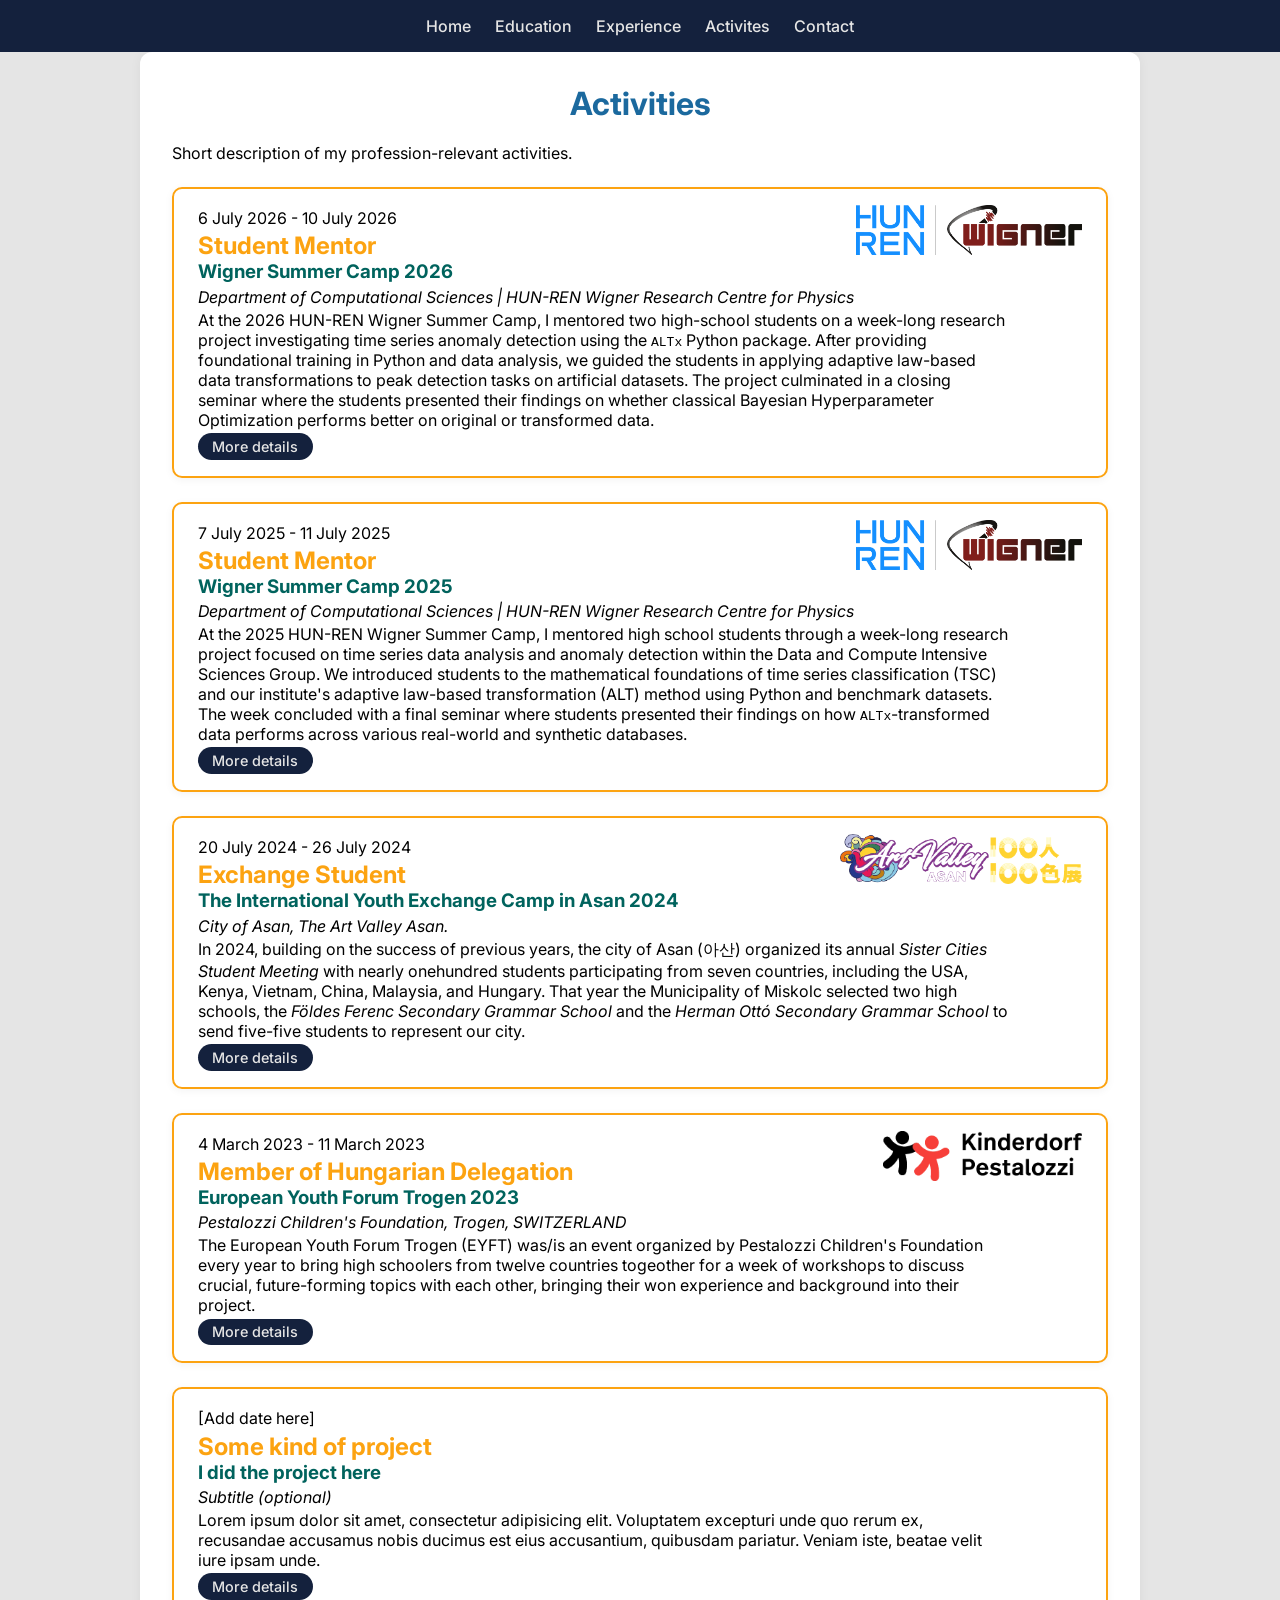
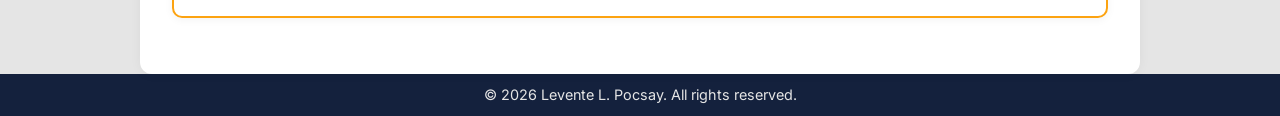
==== activity.html @ 62312aff "Fixing missing logo" ====
<!DOCTYPE html>
<html lang="en">
<head>
    <meta charset="UTF-8">
    <meta name="viewport" content="width=device-width, initial-scale=1.0">
    <title>Activities</title>
    <link rel="stylesheet" href="./styles/main.css">
    <link rel="stylesheet" href="./styles/activity_styles.css">
</head>
<body>
    <header>
    <nav>
        <a href="index.html">Home</a>
        <a href="education.html">Education</a>
        <a href="experience.html">Experience</a>
        <a href="activity.html">Activites</a>
        <a href="contact.html">Contact</a>
    </nav>
    </header>

    <main>
        <h1>Activities</h1>
        <p>Short description of my profession-relevant activities.</p>

        <div class="block activity-block">
            <div class="org-logo">
                <img src="images/wigner_logo.png" alt="wigner-logo">
            </div>
            <p>6 July 2026 - 10 July 2026</p>
            <h2>Student Mentor</h2>
            <h3>Wigner Summer Camp 2026</h3>
            <p class="department">Department of Computational Sciences | HUN-REN Wigner Research Centre for Physics</p>
            <p>At the 2026 HUN-REN Wigner Summer Camp, I mentored two high-school students on a week-long research project investigating time series anomaly detection using the <code>ALTx</code> Python package. After providing foundational training in Python and data analysis, we guided the students in applying adaptive law-based data transformations to peak detection tasks on artificial datasets. The project culminated in a closing seminar where the students presented their findings on whether classical Bayesian Hyperparameter Optimization performs better on original or transformed data.</p>
            <a class="clickbutton" href="activities/wignercamp2026.html">More details</a>
        </div>

        <div class="block activity-block">
            <div class="org-logo">
                <img src="images/wigner_logo.png" alt="wigner-logo">
            </div>
            <p>7 July 2025 - 11 July 2025</p>
            <h2>Student Mentor</h2>
            <h3>Wigner Summer Camp 2025</h3>
            <p class="department">Department of Computational Sciences | HUN-REN Wigner Research Centre for Physics</p>
            <p>At the 2025 HUN-REN Wigner Summer Camp, I mentored high school students through a week-long research project focused on time series data analysis and anomaly detection within the Data and Compute Intensive Sciences Group. We introduced students to the mathematical foundations of time series classification (TSC) and our institute's adaptive law-based transformation (ALT) method using Python and benchmark datasets. The week concluded with a final seminar where students presented their findings on how <code>ALTx</code>-transformed data performs across various real-world and synthetic databases.</p>
            <a class="clickbutton" href="activities/wignercamp2025.html">More details</a>
        </div>

        <div class="block activity-block">
            <div class="org-logo">
                <img src="./images/art-valley_logo.png" alt="art-valley-asan-logo">
            </div>
            <p>20 July 2024 - 26 July 2024</p>
            <h2>Exchange Student</h2>
            <h3>The International Youth Exchange Camp in Asan 2024</h3>
            <p class="department">City of Asan, The Art Valley Asan.</p>
            <p>In 2024, building on the success of previous years, the city of Asan (아산) organized its annual <i>Sister Cities Student Meeting</i> with nearly onehundred students participating from seven countries, including the USA, Kenya, Vietnam, China, Malaysia, and Hungary. That year the Municipality of Miskolc selected two high schools, the <i>Földes Ferenc Secondary Grammar School</i> and the <i>Herman Ottó Secondary Grammar School</i> to send five-five students to represent our city.</p>
            <a class="clickbutton" href="activities/asan2024.html">More details</a>
        </div>

        <div class="block activity-block">
            <div class="org-logo">
                <img src="./images/pestalozzi_logo.png" alt="kinderdorf-pestalozzi-logo">
            </div>
            <p>4 March 2023 - 11 March 2023</p>
            <h2>Member of Hungarian Delegation</h2>
            <h3>European Youth Forum Trogen 2023</h3>
            <p class="department">Pestalozzi Children's Foundation, Trogen, SWITZERLAND</p>
            <p>The European Youth Forum Trogen (EYFT) was/is an event organized by Pestalozzi Children's Foundation every year to bring high schoolers from twelve countries togeother for a week of workshops to discuss crucial, future-forming topics with each other, bringing their won experience and background into their project.</p>
            <a class="clickbutton" href="./activities/eyft2023.html">More details</a>
        </div>

        <div class="block activity-block">
            <!--Don't forget to add a logo if you have some...-->
            <p>[Add date here]</p>
            <h2>Some kind of project</h2>
            <h3>I did the project here</h3>
            <p class="department">Subtitle (optional)</p>
            <p>Lorem ipsum dolor sit amet, consectetur adipisicing elit. Voluptatem excepturi unde quo rerum ex, recusandae accusamus nobis ducimus est eius accusantium, quibusdam pariatur. Veniam iste, beatae velit iure ipsam unde.</p>
            <a class="clickbutton" href="">More details</a>
        </div>
    </main>

    <footer>
        <p>&copy; 2026 Levente L. Pocsay. All rights reserved.</p>
    </footer>
</body>
</html>
---- styles/main.css ----
@import url('https://fonts.googleapis.com/css2?family=Inter:wght@400;500;600;700&display=swap');

* {
    margin: 0;
    padding: 0;
    box-sizing: border-box;
}

/*Color palette*/
:root {
    --primary: #14213D;
    --primary-support: #21B1FF;
    --accent: #FCA311;
    --accent2: #00635D;
    --title: #1B699E;
    --text: #000000;
    --background: #FFFFFF;
    --side: #E5E5E5;
}

body {
    margin: 0;
    font-family: 'Inter', sans-serif;
    background: var(--side);
    color: var(--text);
    display: flex;
    flex-direction: column;
    min-height: 100vh;
}



/*Header*/
header {
    background: var(--primary);
    color: var(--side);
    display: flex;
    justify-content: center;
    align-items: center;
    position: sticky;
    top: 0;
    z-index: 1000;
    width: 100%;
    padding: 1rem;
}

nav a {
    max-width: 1000px;
    margin-left: 10px;
    margin-right: 10px;
    text-decoration: none;
    color: var(--side);
    font-weight: 500;
}

nav a:hover {
    color: var(--accent);
}



/*Content*/
main {
    max-width: 1000px;
    min-width: 60%;
    margin: 0 auto;
    margin-bottom: 0;
    background-color: var(--background);
    border-radius: 12px;
    box-shadow: 0 0 12px rgba(0,0,0,0.05);
    flex: 1;
    padding: 2rem;
}

h1 {
    color: var(--title);
    margin-bottom: 20px;
    text-align: center;
}


/*Content blocks*/
.block {
    border: 2px solid var(--accent);
    color: var(--text);
    border-radius: 10px;
    padding: 1rem 1.5rem;
    margin: 1.5rem 0;
    box-shadow: 0 2px 8px rgba(0,0,0,0.05);
}

.block h2 {
    margin-bottom: 0rem;
    color: var(--accent);
}

.block h3 {
    margin-bottom: 0rem;
    color: var(--accent2);
}

.block p {
    margin: 0.2rem 0;
}

.block ul {
    padding: 0rem 1.5rem;   
}

p.department {
    font-style: italic;
}


/*Universal button*/
a.clickbutton {
    display: inline-flex;
    align-items: center;
    gap: 0.6rem;
    cursor: pointer;
    text-decoration: none;
    background: var(--primary);
    color: var(--side);
    border-radius: 20px;
    padding: 0.3rem 0.9rem;
    font-size: 0.9rem;
    font-weight: 500;
    user-select: none;
    transition:
        background 0.15s ease,
        color 0.15s ease,
        transform 0.15s ease,
        box-shadow 0.15s ease;
}

a.clickbutton:hover {
    background: var(--accent);
    color: var(--primary);
    box-shadow: 0 4px 10px rgba(0, 0, 0, 0.15);
}

a.clickbutton:focus-visible {
    outline: 2px solid var(--primary-support);
    outline-offset: 2px;
}


/*Footer*/
footer{
    background:var(--primary);
    color: var(--side);
    text-align: center;
    font-size: 0.9rem;
    padding: 0.8rem 1rem;
}
---- styles/activity_styles.css ----
/*Activity block*/
main{
    position: relative;
}

.activity-block {
    position: relative;
    padding-right: 6rem;
}

.org-logo {
    position: absolute;
    top: 1rem;
    right: 1.5rem;
}

.org-logo img {
    height: 50px;
    width: auto;
    display: block;
}


/*Individual activities*/
.activity {
    padding-bottom: 1rem;
    border-bottom: black solid medium;
    border-width: 1px;
    border-color: --primary;
}
.activity p {
    padding-bottom: 0.5rem;
}

p.introduction {
    font-style: italic;
}

ol.affiliation {
    padding-top: 0.5rem;
    padding-left: 1.5rem;
    font-style: italic;
}


/*Activity images*/
.activity-image {
    display: block;
    width: 100%;
    max-height: 500px;
    object-fit: cover;
    margin: 1.5rem auto;
    border-radius: 10px;
    box-shadow: 0 2px 8px rgba(0,0,0,0.08);
}

.activity-image-grid {
    display: grid;
    grid-template-columns: repeat(2, 1fr);
    gap: 1rem;
    margin: 1.5rem 0;
}

.activity-image-grid img {
    width: 100%;
    height: 280px;
    object-fit: cover;
    border-radius: 10px;
    box-shadow: 0 2px 8px rgba(0,0,0,0.08);
}

.activity-figure {
    margin: 1.5rem 0;
    text-align: center;
}

.activity-figure img {
    width: 100%;
    max-height: 500px;
    object-fit: cover;
    border-radius: 10px;
}

.activity-figure figcaption {
    margin-top: 0.5rem;
    font-size: 0.85rem;
    color: #666;
    font-style: italic;
}


/* Mobile */
@media (max-width: 600px) {
    .block {
        padding-right: 1.5rem;
        padding-top: 5rem;
    }

    .activity-header {
        padding-right: 0;
        padding-top: 5rem;
    }

    .activity-image-grid {
        grid-template-columns: 1fr;
    }
}
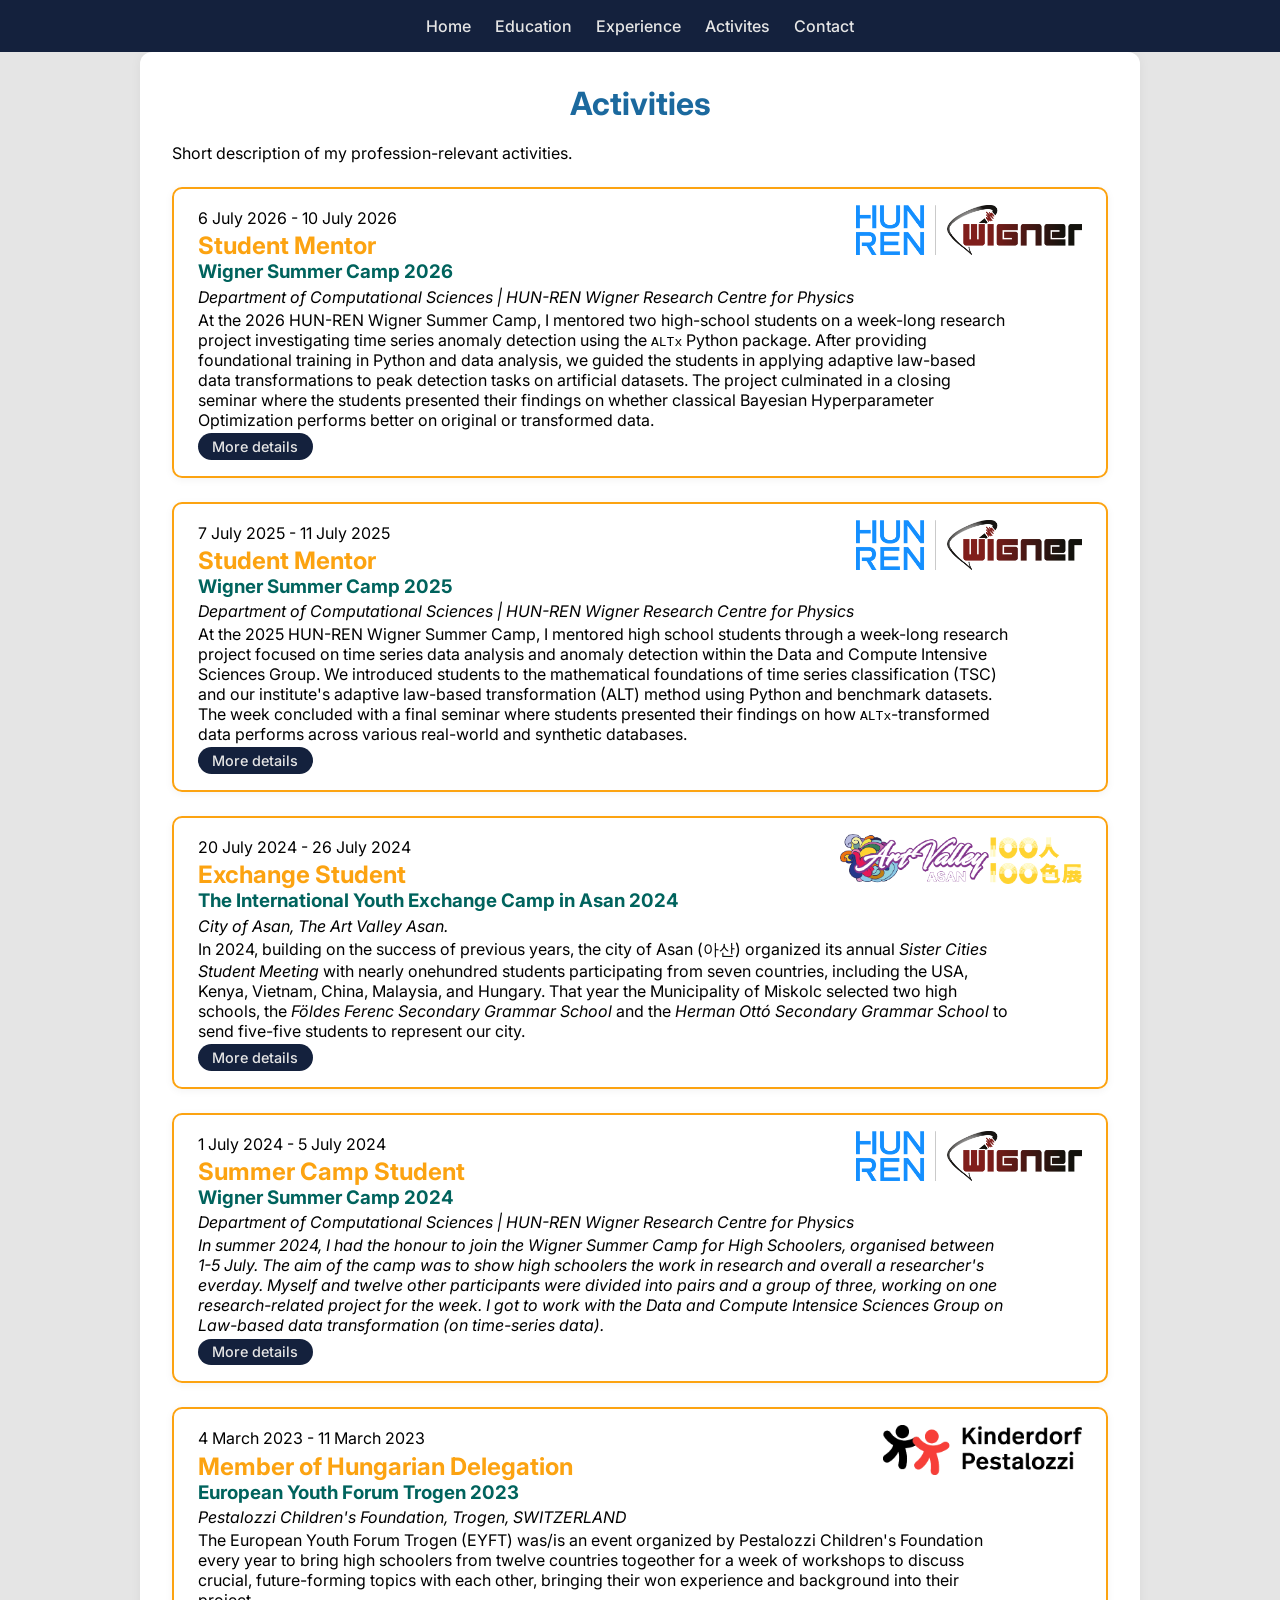
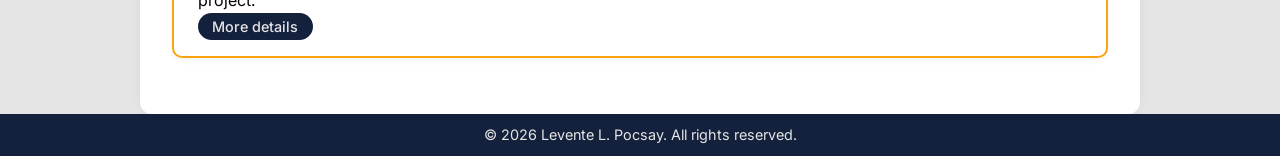
==== commit 32b7bd6a: "Added new activity: WignerCamp2024" ====
--- a/activity.html
+++ b/activity.html
@@ -60,6 +60,18 @@
 
         <div class="block activity-block">
             <div class="org-logo">
+                <img src="images/wigner_logo.png" alt="wigner-logo">
+            </div>
+            <p>1 July 2024 - 5 July 2024</p>
+            <h2>Summer Camp Student</h2>
+            <h3>Wigner Summer Camp 2024</h3>
+            <p class="department">Department of Computational Sciences | HUN-REN Wigner Research Centre for Physics</p>
+            <p><p class="introduction">In summer 2024, I had the honour to join the Wigner Summer Camp for High Schoolers, organised between 1-5 July. The aim of the camp was to show high schoolers the work in research and overall a researcher's everday. Myself and twelve other participants were divided into pairs and a group of three, working on one research-related project for the week. I got to work with the <i>Data and Compute Intensice Sciences Group</i> on <i>Law-based data transformation</i> (on time-series data).</p></p>
+            <a class="clickbutton" href="activities/wignercamp2024.html">More details</a>
+        </div>
+
+        <div class="block activity-block">
+            <div class="org-logo">
                 <img src="./images/pestalozzi_logo.png" alt="kinderdorf-pestalozzi-logo">
             </div>
             <p>4 March 2023 - 11 March 2023</p>
@@ -69,16 +81,6 @@
             <p>The European Youth Forum Trogen (EYFT) was/is an event organized by Pestalozzi Children's Foundation every year to bring high schoolers from twelve countries togeother for a week of workshops to discuss crucial, future-forming topics with each other, bringing their won experience and background into their project.</p>
             <a class="clickbutton" href="./activities/eyft2023.html">More details</a>
         </div>
-
-        <div class="block activity-block">
-            <!--Don't forget to add a logo if you have some...-->
-            <p>[Add date here]</p>
-            <h2>Some kind of project</h2>
-            <h3>I did the project here</h3>
-            <p class="department">Subtitle (optional)</p>
-            <p>Lorem ipsum dolor sit amet, consectetur adipisicing elit. Voluptatem excepturi unde quo rerum ex, recusandae accusamus nobis ducimus est eius accusantium, quibusdam pariatur. Veniam iste, beatae velit iure ipsam unde.</p>
-            <a class="clickbutton" href="">More details</a>
-        </div>
     </main>
 
     <footer>
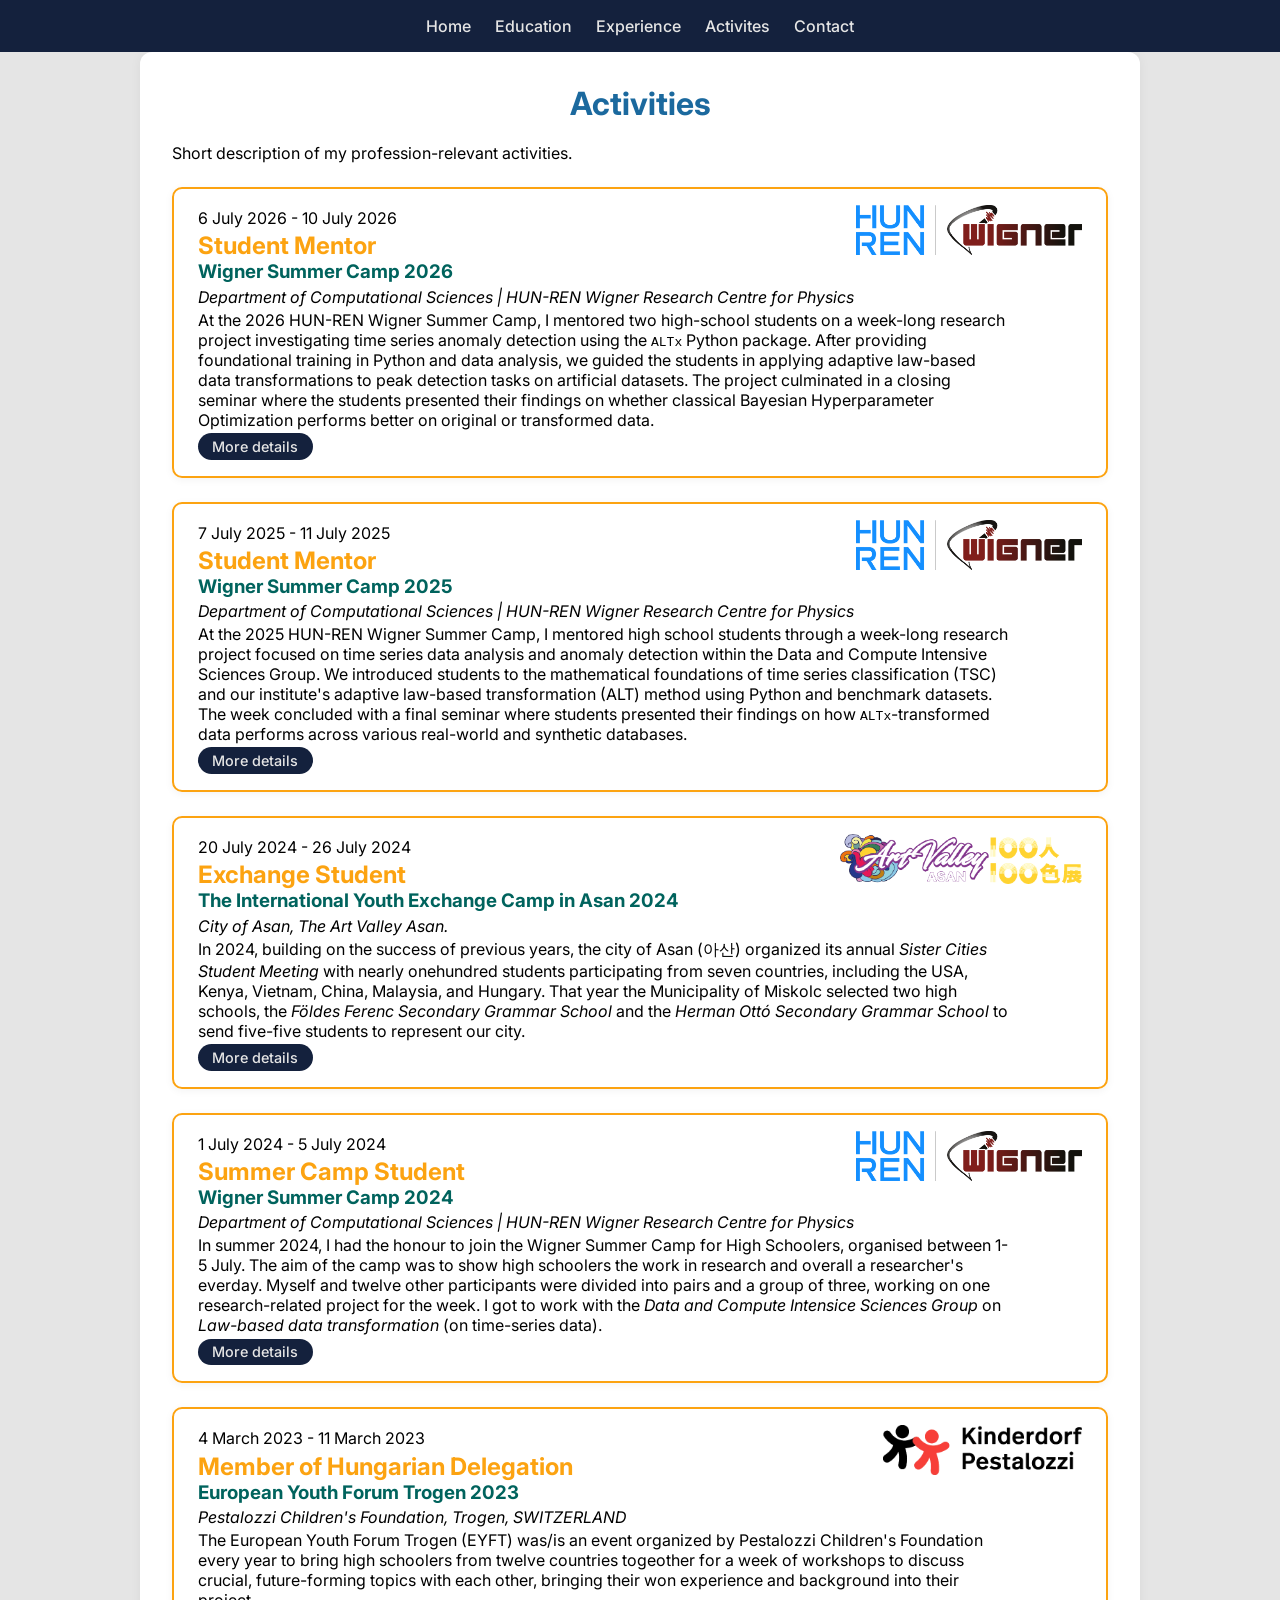
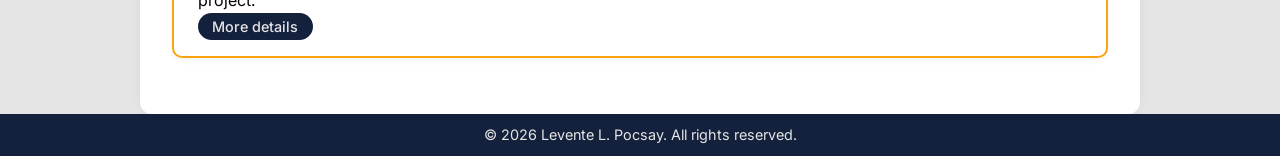
==== commit 777392d3: "Fixing typo" ====
--- a/activity.html
+++ b/activity.html
@@ -66,7 +66,7 @@
             <h2>Summer Camp Student</h2>
             <h3>Wigner Summer Camp 2024</h3>
             <p class="department">Department of Computational Sciences | HUN-REN Wigner Research Centre for Physics</p>
-            <p><p class="introduction">In summer 2024, I had the honour to join the Wigner Summer Camp for High Schoolers, organised between 1-5 July. The aim of the camp was to show high schoolers the work in research and overall a researcher's everday. Myself and twelve other participants were divided into pairs and a group of three, working on one research-related project for the week. I got to work with the <i>Data and Compute Intensice Sciences Group</i> on <i>Law-based data transformation</i> (on time-series data).</p></p>
+            <p>In summer 2024, I had the honour to join the Wigner Summer Camp for High Schoolers, organised between 1-5 July. The aim of the camp was to show high schoolers the work in research and overall a researcher's everday. Myself and twelve other participants were divided into pairs and a group of three, working on one research-related project for the week. I got to work with the <i>Data and Compute Intensice Sciences Group</i> on <i>Law-based data transformation</i> (on time-series data).</p>
             <a class="clickbutton" href="activities/wignercamp2024.html">More details</a>
         </div>
 
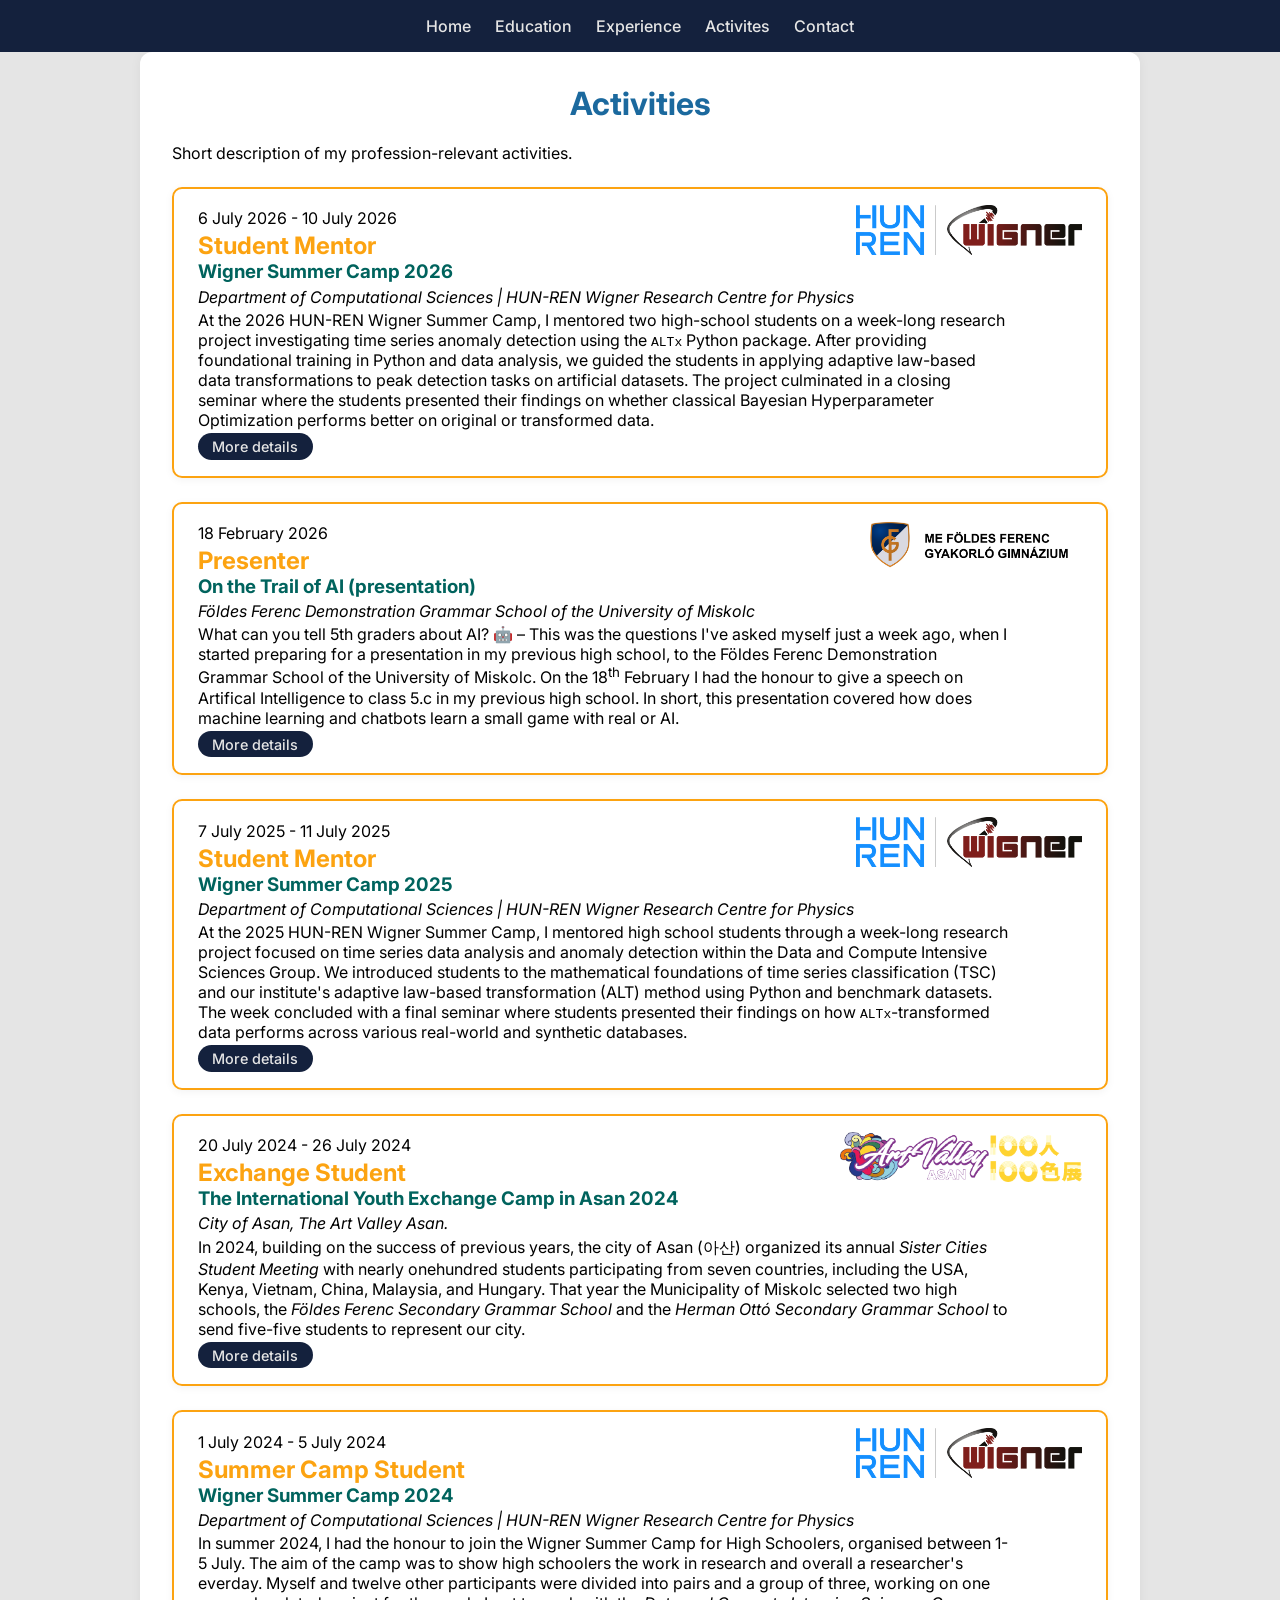
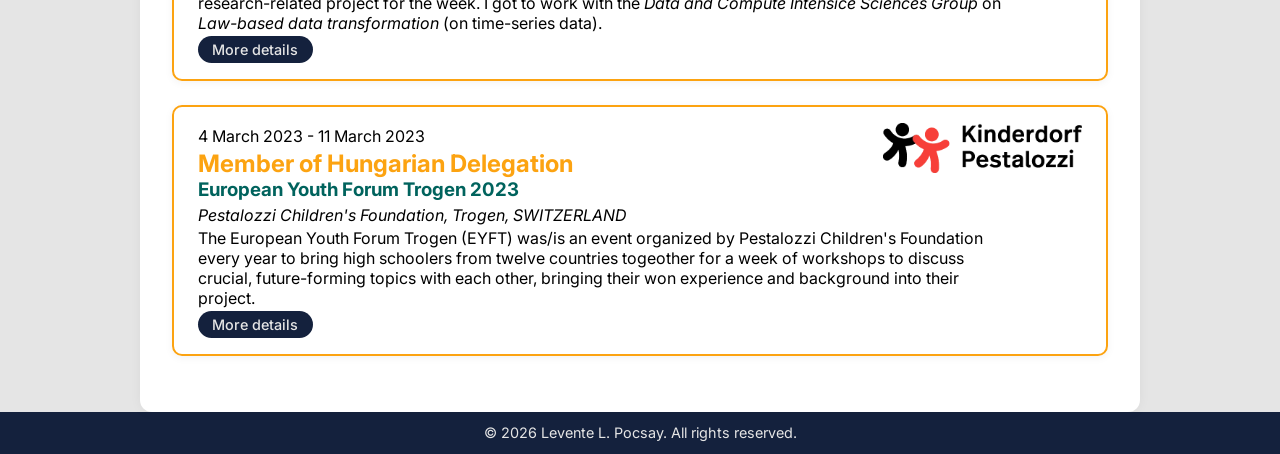
==== commit 8567e8a3: "Added new activity" ====
--- a/activity.html
+++ b/activity.html
@@ -32,6 +32,18 @@
             <p class="department">Department of Computational Sciences | HUN-REN Wigner Research Centre for Physics</p>
             <p>At the 2026 HUN-REN Wigner Summer Camp, I mentored two high-school students on a week-long research project investigating time series anomaly detection using the <code>ALTx</code> Python package. After providing foundational training in Python and data analysis, we guided the students in applying adaptive law-based data transformations to peak detection tasks on artificial datasets. The project culminated in a closing seminar where the students presented their findings on whether classical Bayesian Hyperparameter Optimization performs better on original or transformed data.</p>
             <a class="clickbutton" href="activities/wignercamp2026.html">More details</a>
+        </div>
+
+        <div class="block activity-block">
+            <div class="org-logo">
+                <img src="images/foeldes_logo.png" alt="foeldes-logo">
+            </div>
+            <p>18 February 2026</p>
+            <h2>Presenter</h2>
+            <h3>On the Trail of AI (presentation)</h3>
+            <p class="department">Földes Ferenc Demonstration Grammar School of the University of Miskolc</p>
+            <p>What can you tell 5th graders about AI? 🤖 &ndash; This was the questions I've asked myself just a week ago, when I started preparing for a presentation in my previous high school, to the Földes Ferenc Demonstration Grammar School of the University of Miskolc. On the 18<sup>th</sup> February I had the honour to give a speech on Artifical Intelligence to class 5.c in my previous high school. In short, this presentation covered how does machine learning and chatbots learn a small game with real or AI.</p>
+            <a class="clickbutton" href="activities/foeldes2026.html">More details</a>
         </div>
 
         <div class="block activity-block">
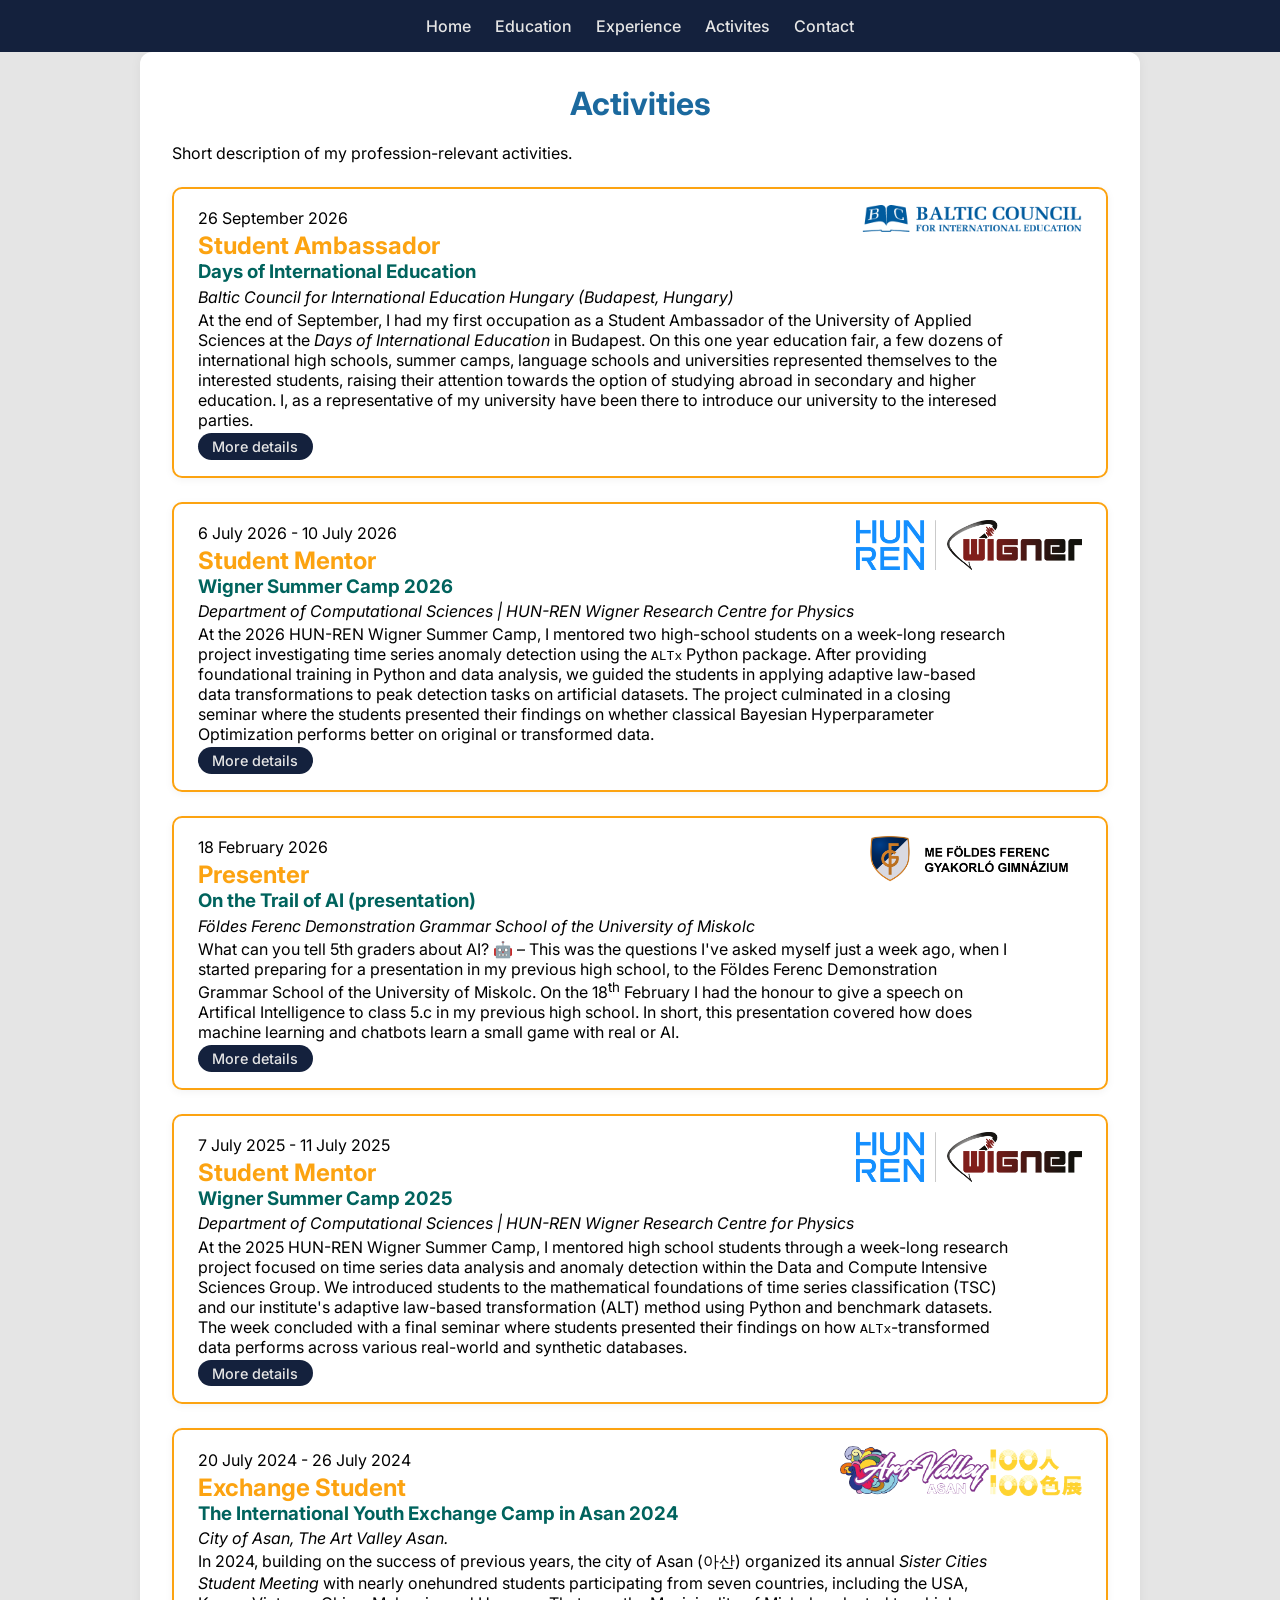
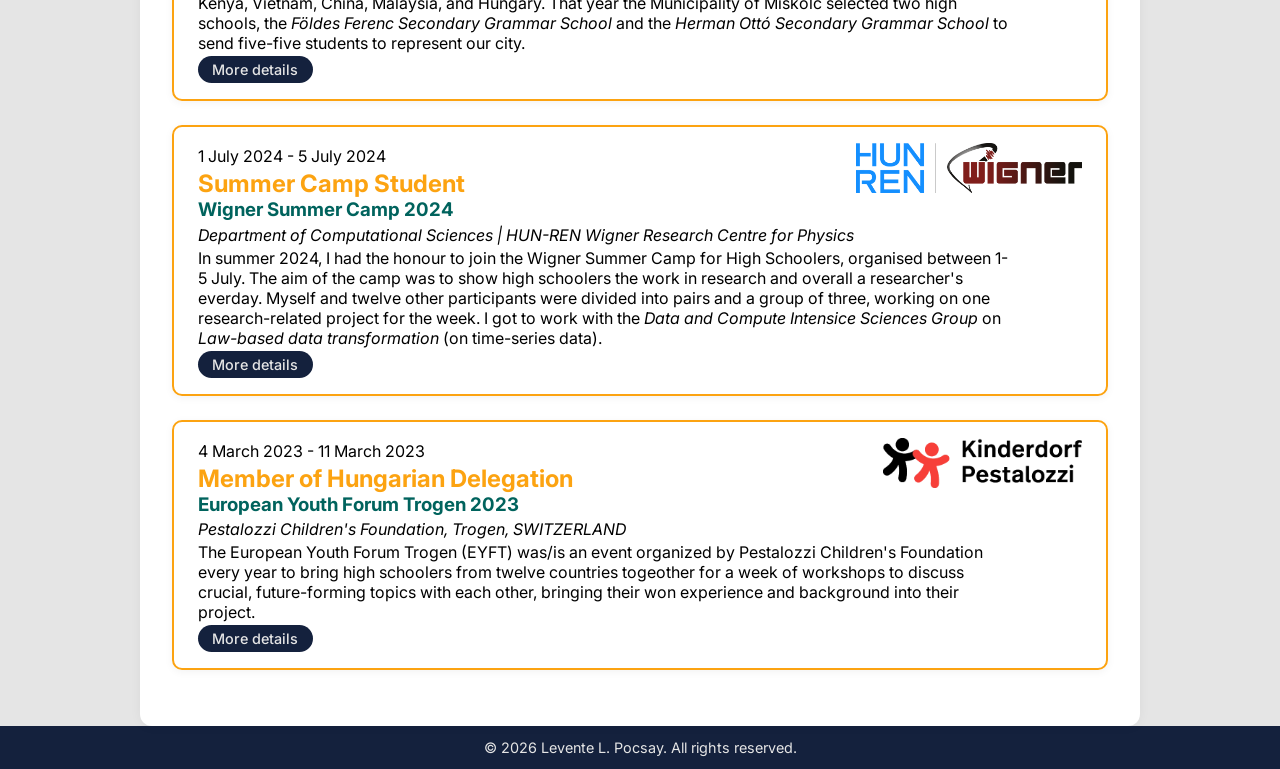
==== commit ca570ae8: "Added Student Ambassador activity" ====
--- a/activity.html
+++ b/activity.html
@@ -21,6 +21,18 @@
     <main>
         <h1>Activities</h1>
         <p>Short description of my profession-relevant activities.</p>
+
+        <div class="block activity-block">
+            <div class="org-logo">
+                <img src="images/balticcouncil_logo.png" alt="balticcouncil-logo" style="height:auto; width: 220px;">
+            </div>
+            <p>26 September 2026</p>
+            <h2>Student Ambassador</h2>
+            <h3>Days of International Education</h3>
+            <p class="department">Baltic Council for International Education Hungary (Budapest, Hungary)</p>
+            <p>At the end of September, I had my first occupation as a Student Ambassador of the University of Applied Sciences at the <i>Days of International Education</i> in Budapest. On this one year education fair, a few dozens of international high schools, summer camps, language schools and universities represented themselves to the interested students, raising their attention towards the option of studying abroad in secondary and higher education. I, as a representative of my university have been there to introduce our university to the interesed parties.</p>
+            <a class="clickbutton" href="activities/balticcouncil2026.html">More details</a>
+        </div>
 
         <div class="block activity-block">
             <div class="org-logo">
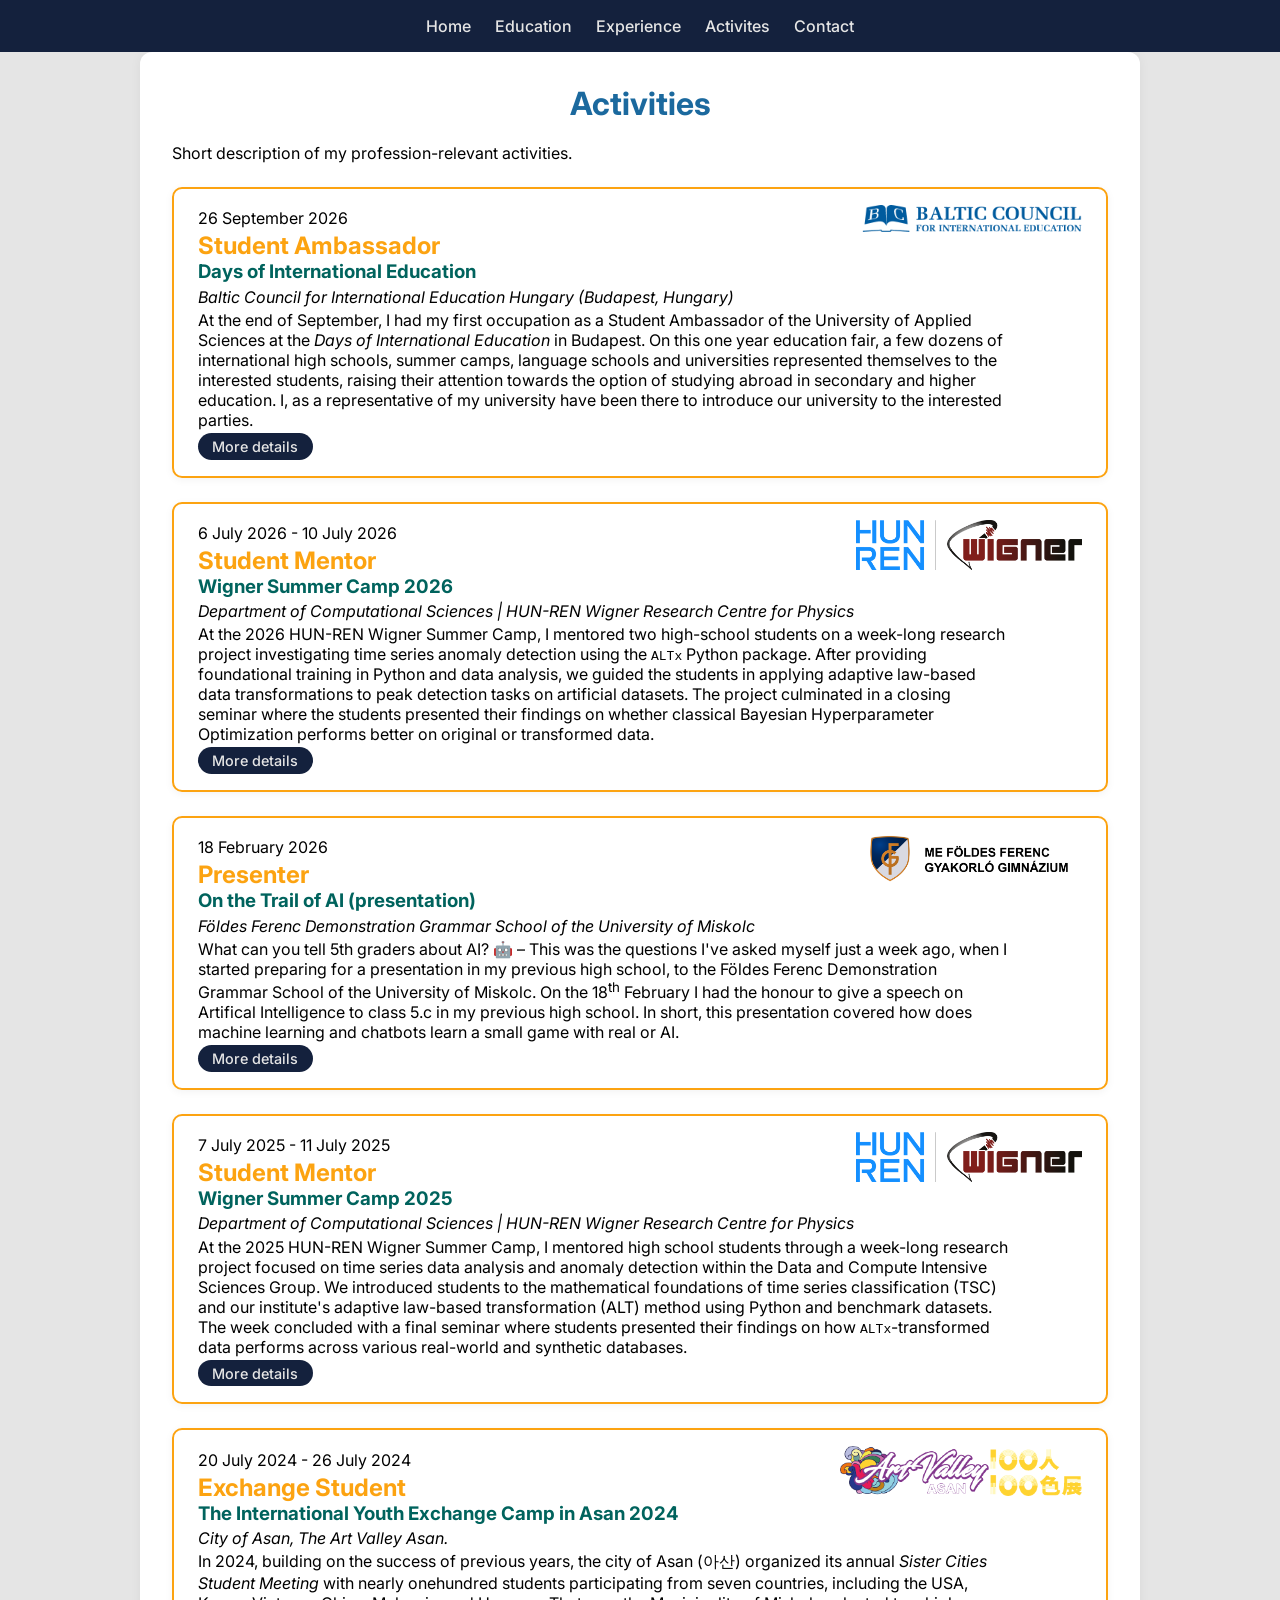
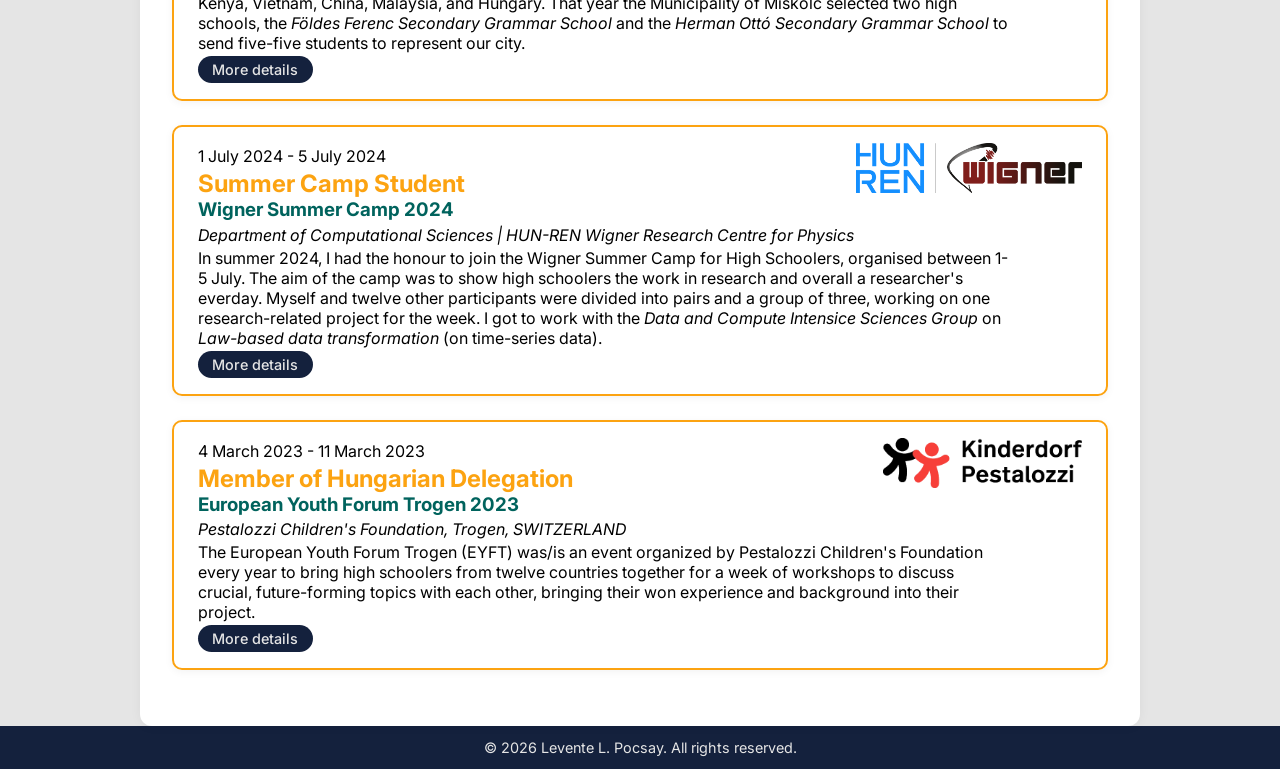
==== commit 62b2a809: "Fixing typos" ====
--- a/activity.html
+++ b/activity.html
@@ -6,6 +6,7 @@
     <title>Activities</title>
     <link rel="stylesheet" href="./styles/main.css">
     <link rel="stylesheet" href="./styles/activity_styles.css">
+    <script src="./scripts/main.js" defer></script>
 </head>
 <body>
     <header>
@@ -30,7 +31,7 @@
             <h2>Student Ambassador</h2>
             <h3>Days of International Education</h3>
             <p class="department">Baltic Council for International Education Hungary (Budapest, Hungary)</p>
-            <p>At the end of September, I had my first occupation as a Student Ambassador of the University of Applied Sciences at the <i>Days of International Education</i> in Budapest. On this one year education fair, a few dozens of international high schools, summer camps, language schools and universities represented themselves to the interested students, raising their attention towards the option of studying abroad in secondary and higher education. I, as a representative of my university have been there to introduce our university to the interesed parties.</p>
+            <p>At the end of September, I had my first occupation as a Student Ambassador of the University of Applied Sciences at the <i>Days of International Education</i> in Budapest. On this one year education fair, a few dozens of international high schools, summer camps, language schools and universities represented themselves to the interested students, raising their attention towards the option of studying abroad in secondary and higher education. I, as a representative of my university have been there to introduce our university to the interested parties.</p>
             <a class="clickbutton" href="activities/balticcouncil2026.html">More details</a>
         </div>
 
@@ -102,7 +103,7 @@
             <h2>Member of Hungarian Delegation</h2>
             <h3>European Youth Forum Trogen 2023</h3>
             <p class="department">Pestalozzi Children's Foundation, Trogen, SWITZERLAND</p>
-            <p>The European Youth Forum Trogen (EYFT) was/is an event organized by Pestalozzi Children's Foundation every year to bring high schoolers from twelve countries togeother for a week of workshops to discuss crucial, future-forming topics with each other, bringing their won experience and background into their project.</p>
+            <p>The European Youth Forum Trogen (EYFT) was/is an event organized by Pestalozzi Children's Foundation every year to bring high schoolers from twelve countries together for a week of workshops to discuss crucial, future-forming topics with each other, bringing their won experience and background into their project.</p>
             <a class="clickbutton" href="./activities/eyft2023.html">More details</a>
         </div>
     </main>
--- a/styles/main.css
+++ b/styles/main.css
@@ -16,6 +16,8 @@
     --text: #000000;
     --background: #FFFFFF;
     --side: #E5E5E5;
+
+    --footer-overlap: 0px; /*keeping the back-to-top button above the footer*/
 }
 
 body {
@@ -145,6 +147,67 @@
 }
 
 
+/*Circular icon button (back arrow, back to top)
+  Same look as the universal button, but with the colours in the other order*/
+a.clickbutton.circlebutton {
+    justify-content: center;
+    width: 2.5rem;
+    height: 2.5rem;
+    padding: 0;
+    border-radius: 50%;
+    background: var(--accent);
+    color: var(--primary);
+}
+
+a.clickbutton.circlebutton:hover {
+    background: var(--primary);
+    color: var(--side);
+}
+
+a.circlebutton svg {
+    display: block;
+    width: 1.3rem;
+    height: 1.3rem;
+    fill: none;
+    stroke: currentColor;
+    stroke-width: 2.4;
+    stroke-linecap: round;
+    stroke-linejoin: round;
+}
+
+
+/*Back to top button (created by scripts/main.js, shown after scrolling down)*/
+a.clickbutton.backtotop {
+    position: fixed;
+    right: 1.25rem;
+    bottom: calc(1.25rem + var(--footer-overlap));
+    z-index: 900;
+    opacity: 0;
+    visibility: hidden;
+    transform: translateY(0.6rem);
+    box-shadow: 0 4px 10px rgba(0, 0, 0, 0.2);
+    transition:
+        opacity 0.2s ease,
+        visibility 0.2s ease,
+        transform 0.2s ease,
+        background 0.15s ease,
+        color 0.15s ease,
+        box-shadow 0.15s ease;
+}
+
+a.clickbutton.backtotop.visible {
+    opacity: 1;
+    visibility: visible;
+    transform: translateY(0);
+}
+
+@media (prefers-reduced-motion: reduce) {
+    a.clickbutton.backtotop {
+        transition: none;
+    }
+}
+
+
 /*Footer*/
 footer{
     background:var(--primary);
@@ -152,4 +215,89 @@
     text-align: center;
     font-size: 0.9rem;
     padding: 0.8rem 1rem;
+}
+
+
+
+/*Mobile mode*/
+@media (max-width: 700px) {
+    html {
+        -webkit-text-size-adjust: 100%;
+        text-size-adjust: 100%;
+    }
+
+    /*Header: links wrap onto centred rows instead of hanging left*/
+    header {
+        padding: 0.6rem 0.75rem;
+    }
+
+    nav {
+        display: flex;
+        flex-wrap: wrap;
+        justify-content: center;
+        gap: 0.1rem 0.9rem;
+    }
+
+    nav a {
+        margin: 0;
+        padding: 0.3rem 0;
+        font-size: 0.9rem;
+    }
+
+    /*Content: use the full screen width*/
+    main {
+        width: 100%;
+        min-width: 0;
+        padding: 1.25rem 1rem;
+        border-radius: 0;
+        box-shadow: none;
+        overflow-wrap: break-word;
+    }
+
+    main img {
+        max-width: 100%;
+    }
+
+    h1 {
+        font-size: 1.6rem;
+        margin-bottom: 1rem;
+    }
+
+    .block {
+        padding: 0.9rem 1rem;
+        margin: 1rem 0;
+    }
+
+    .block h2 {
+        font-size: 1.25rem;
+    }
+
+    .block h3 {
+        font-size: 1.05rem;
+    }
+
+    .block ul {
+        padding: 0 0 0 1.25rem;
+    }
+
+    footer {
+        font-size: 0.85rem;
+    }
+
+    /*Back to top button: slightly closer to the corner*/
+    a.clickbutton.backtotop {
+        right: 1rem;
+        bottom: calc(1rem + var(--footer-overlap));
+    }
+}
+
+/*Very narrow phones*/
+@media (max-width: 380px) {
+    nav {
+        gap: 0.1rem 0.7rem;
+    }
+
+    nav a {
+        font-size: 0.85rem;
+    }
 }
--- a/styles/activity_styles.css
+++ b/styles/activity_styles.css
@@ -89,6 +89,15 @@
 }
 
 
+/*Back button (top-left corner of the individual activity pages)*/
+a.backbutton {
+    position: absolute;
+    top: 1.3rem;
+    left: 1.5rem;
+}
+
+
+
 /* Mobile */
 @media (max-width: 600px) {
     .block {
@@ -104,4 +113,49 @@
     .activity-image-grid {
         grid-template-columns: 1fr;
     }
-}+
+    /*Individual activity page: room for back button (left) and logo (right) above the title*/
+    main.activity-detail {
+        padding-top: 4.75rem;
+    }
+
+    a.backbutton {
+        top: 0.95rem;
+        left: 1rem;
+    }
+
+    .org-logo {
+        top: 0.75rem;
+        right: 1rem;
+    }
+
+    .org-logo img,
+    .org-logo-wide img {
+        width: auto;
+        height: 50px;
+        max-width: 60vw;
+        object-fit: contain;
+    }
+
+    /*Activities overview: cards*/
+    .block.activity-block {
+        padding: 4.5rem 1rem 1rem;
+    }
+
+    /*Images, figures, text*/
+    .activity-image-grid img {
+        height: 220px;
+    }
+
+    .activity-figure figcaption {
+        font-size: 0.8rem;
+    }
+
+    ol.affiliation {
+        padding-left: 1.25rem;
+    }
+
+    code {
+        overflow-wrap: anywhere;
+    }
+}
